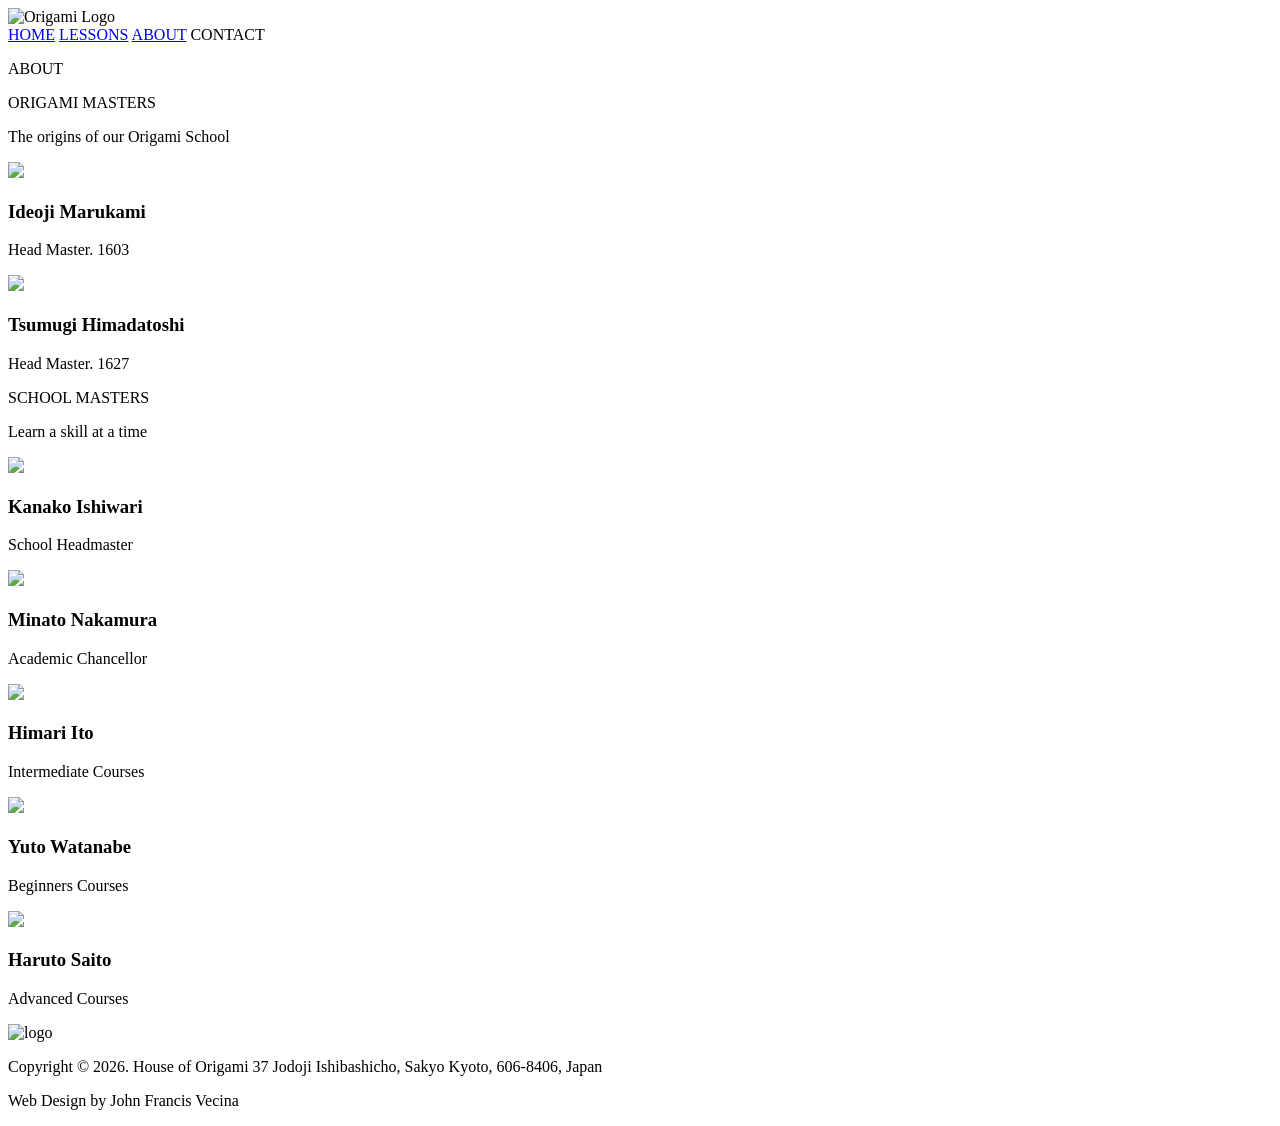
==== about.html @ 2bac2e09 "Add files via upload" ====
<!DOCTYPE HTML>
	<html>
		<head>
			<title>About</title>
			<meta name="viewport" content="width=device-width, initial-scale=1.0">

			<link href="css/style.css" rel="stylesheet">
			
			<link rel="preconnect" href="https://fonts.googleapis.com">
			<link rel="preconnect" href="https://fonts.gstatic.com" crossorigin>
			<link href="https://fonts.googleapis.com/css2?family=Aubrey&family=Roboto:ital,wght@0,100..900;1,100..900&display=swap" rel="stylesheet">
			
			<link rel="icon" href="origami-images/images/icon_clean.png" type="image/x-icon">
		</head>
		
		<body>
			<header>
		
				<div class="top">
					<div class="origami_logo">
						<img src="origami-images/images/origami_logo.png" alt="Origami Logo">
					</div>
					
					<div class="main_nav">
						<nav class="navbtn">
							<a href="index.html">HOME</a>
							<a href="lessons.html">LESSONS</a>
							<a href="about.html">ABOUT</a>
							<a>CONTACT</a>
						</nav>
					</div>
					
				</div>

			</header>
			
			<main>
			
				<div class="about">
					<p>ABOUT</p>
				</div>
				
				<div class="origami_masters">
					<span>ORIGAMI MASTERS</span>
					<p>The origins of our Origami School</p>
					
					<div class="masters">
						<div class="master1">
							<img src="origami-images/images/master01.jpg">
							<h3>Ideoji Marukami</h3>
							<p>Head Master. 1603</p>
						</div>
						
						<div class="master2">
							<img src="origami-images/images/master02.jpg">
							<h3>Tsumugi Himadatoshi</h3>
							<p>Head Master. 1627</p>
						</div>
					</div>
				</div>
				
				<div class="school_masters">
					<span>SCHOOL MASTERS</span>
					<p>Learn a skill at a time</p>
					
					<div class="school_masters_whole">
						<div class="school_masters_left">
							<img src="origami-images/images/headmaster.jpg">
							<h3>Kanako Ishiwari</h3>
							<p>School Headmaster</p>
						</div>
						
						<div class="school_masters_right">
							<div class="left">
								<div class="lm">
									<img src="origami-images/images/lessonmaster01.jpg">
									<h3>Minato Nakamura</h3>
									<p>Academic Chancellor</p>
								</div>
								
								<div class="lm">
									<img src="origami-images/images/lessonmaster03.jpg">
									<h3>Himari Ito</h3>
									<p>Intermediate Courses</p>
								</div>
							</div>
							
							<div class="right">
								<div class="lm">
									<img src="origami-images/images/lessonmaster02.jpg">
									<h3>Yuto Watanabe</h3>
									<p>Beginners Courses</p>
								</div>
								
								<div class="lm">
								<img src="origami-images/images/lessonmaster04.jpg">
								<h3>Haruto Saito</h3>
								<p>Advanced Courses</p>
								</div>
							</div>
						</div>
					</div>
				</div>
			</main>
			
			<footer>
				<div class="bottom">
					<img src="origami-images/images/origami_logo_dark.png" alt="logo">
					<p id="copyright">
						Copyright © 2026. House of Origami
						37 Jodoji Ishibashicho, Sakyo
						Kyoto, 606-8406, Japan
					</p>
					
					<p id="name">Web Design by John Francis Vecina</p>
				</div>
			</footer>

		</body>

	</html>
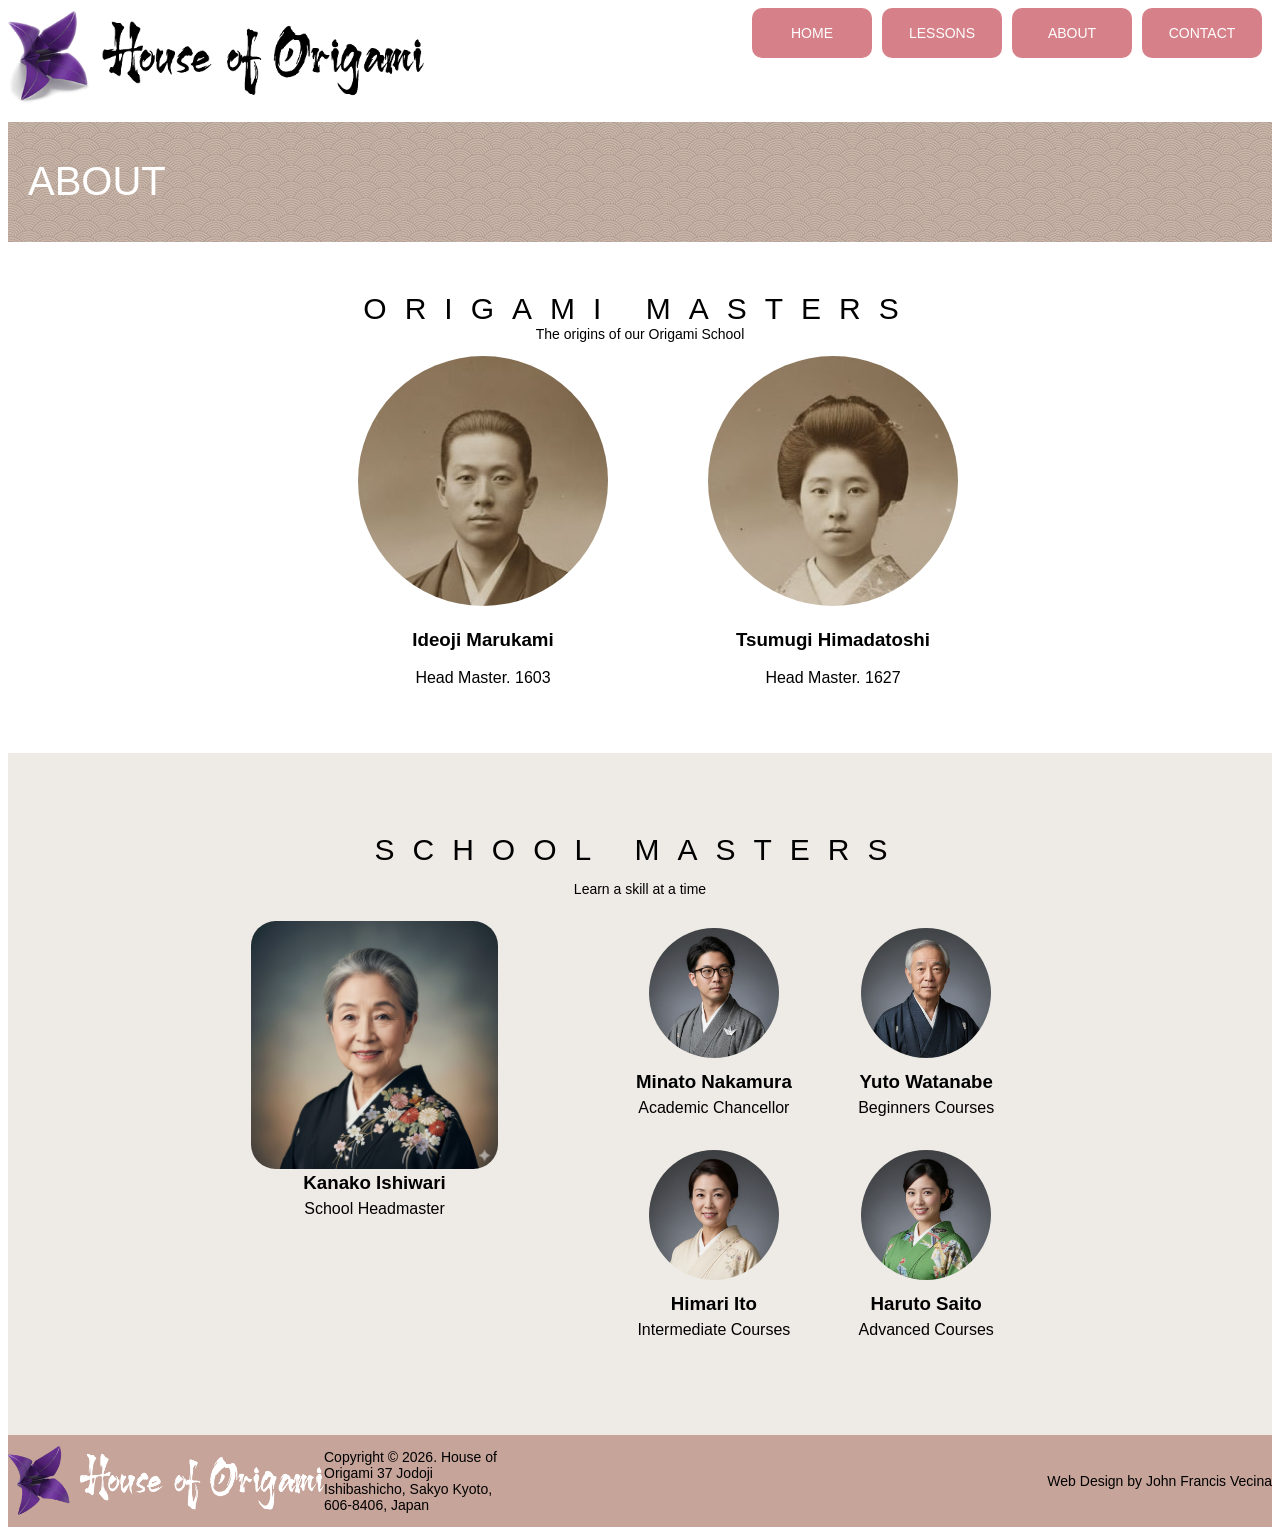
==== commit 3048ce38: "- finished the contact page - minor changes to hover and lessons page" ====
--- a/about.html
+++ b/about.html
@@ -27,7 +27,7 @@
 							<a href="index.html">HOME</a>
 							<a href="lessons.html">LESSONS</a>
 							<a href="about.html">ABOUT</a>
-							<a>CONTACT</a>
+							<a href="contact.html">CONTACT</a>
 						</nav>
 					</div>
 					
--- a/css/style.css
+++ b/css/style.css
@@ -0,0 +1,716 @@
+/* for css */
+@font-face {
+  font-family: 'Aubrey';
+  src: url('fonts/Aubrey/Aubrey-Regular.ttf') format('truetype');
+  font-weight: normal;
+  font-style: normal;
+}
+
+/* For the Roboto font */
+@font-face {
+  font-family: 'Roboto';
+  src: url('fonts/Roboto/Roboto-VariableFont_wdth,wght.ttf') format('truetype');
+  font-weight: normal;
+  font-style: normal;
+}
+
+body {
+	font-size:14px;
+	font-family: 'Roboto', sans-serif;
+}
+
+.top {
+	margin-bottom: 10px;
+	display: flex;
+	align-items: flex-start;
+	justify-content: space-between;
+}
+
+.origami_logo img {
+	width: 26rem;
+}
+
+.top .main_nav {
+	width: 60%;
+	text-align: right;
+	display: flex;
+	justify-content: flex-end;
+}
+
+.navbtn {
+	display: flex;
+	justify-content: flex-end;
+}
+
+.navbtn a{
+	width: 100px;           
+	height: 50px;
+	padding: 0 10px;        
+	margin-right: 10px;
+	line-height: 50px;
+	background-color: #D68189;
+	color: white;
+	text-decoration: none;   
+	border-radius: 10px;  
+	font-size: 14px;
+	text-align: center;
+	transition: transform 0.3s ease;
+}
+
+.navbtn a:hover {
+	background-color: #E94E77;
+	transform: translateY(-14px);
+}
+
+.origamihome1 {
+	width: 850px;
+	margin: auto;
+	margin-bottom: 50px;
+}
+
+.origamihome1 h1 {
+	font-family: "Aubrey", sans-serif;
+	font-size: 50px;
+	text-align: center;
+}
+
+.featured_lesson {
+	background-color: #EEEBE6;
+	padding-top: 70px;
+	text-align: center;
+}
+
+.featured_lesson span {
+	font-size: 30px;
+	letter-spacing: 18px;
+	margin-bottom: 0px;
+}
+
+.featured_lesson p {
+	margin-top: 2px;
+	font-size:14px;
+}
+
+.featured_lesson img {
+	width: 850px;
+	border-radius: 10px;
+}
+
+.mid_section {
+	width: 850px;        
+    margin: 0 auto;      
+	display: flex;
+	align-items: flex-start;
+	padding-bottom: 50px;
+}
+
+.mid_section .spear_tailed_dragon {
+	width: 60%;
+	max-width: 650px;
+	text-align: left;
+}
+
+.enroll {
+	width: 270px;
+	height: 300px;
+	background-color: #C6A49A;
+	border-radius: 15px;
+	text-align: center;
+	color: #FFFFFF;
+	padding: 15px 15px 60px 15px;
+	margin-top: 30px;
+	margin-left: 40px;
+}
+
+/* PRICE CIRCLE */
+
+.price {
+    width: 100px;
+    height: 100px;
+    background-color: #E3CFB4;
+    border: 3px solid #FFFFFF;
+    border-radius: 100px;
+    margin: 10px auto 20px auto;
+    display: inline-block; 
+    text-align: center;
+    line-height: 110px;    
+}
+
+.price,
+.price * {
+    letter-spacing: 0 !important;
+    word-spacing: 0 !important;
+}
+
+.price-text {
+	display: inline-block;
+    line-height: 1;     
+    color: #E94E77;
+    font-size: 30px;
+    font-weight: bold;
+}
+
+.price-text .currency {
+    font-size: 0.6em;
+    display: inline-block;
+    transform: translateY(-0.3em);
+    margin-right: 2px;
+}
+
+.enroll #access {
+	margin-top: 0px;
+}
+
+.join_button button{
+	background-color: #E94E77;
+	border-radius: 10px;
+	height: 40px;
+	width: 100px;
+	color: white;
+	margin-right: 8px;
+	border: 0px;
+}
+
+.join_button button:hover{
+	background-color: #000;
+}
+
+.origamihome2 {
+	width: 850px;
+	margin: auto;
+	margin-top: 50px;
+	margin-bottom: 50px;
+	text-align: left;
+}
+
+.masterclass_lessons {
+	background-color: #EEEBE6;
+	font-family: sans-serif;
+	text-align: center;
+	padding-top: 50px;
+	padding-bottom: 80px;
+	padding-left: 300px;
+	padding-right: 300px;
+}
+
+.masterclass_lessons span {
+	font-family: 'Roboto', sans-serif;
+	margin-bottom: 0px;
+	font-size: 30px;
+	letter-spacing: 18px;
+}
+
+.tables {
+	width: 950px;
+	margin: 0 auto;
+	display: flex;
+	justify-content: center;
+	gap: 10px;
+}
+
+.tables .lesson_table {
+	width: 190px;
+	height: 480px;
+	background-color: #FFFFFF;
+	padding: 10px;
+	border-radius: 10px;
+	font-size: 14px;
+}
+
+.tables .lesson_table h3 {
+	font-size: 16px;
+}
+
+.tables img {
+	width: 100%;
+	border-radius: 10px;
+}
+
+.lesson_table p{
+	text-align: left;
+}
+
+.skill_level {
+	width: 80px;
+	height: 40px;
+	margin: 18px 0 0 0;
+	background-color: #E94E77;
+	padding: 12px;
+	border-radius: 10px;
+}
+
+.skill_level:hover {
+	background-color: #000000;
+	color: #FFF;
+}
+
+#rb {
+	width: 80px;
+	height: 40px;
+	margin: 35px 0;
+	background-color: #E94E77;
+	padding: 12px;
+	border-radius: 10px;
+}
+
+#rb:hover {
+	background-color: #000000;
+}
+
+.skill_level h4 {
+	margin-top: 10px;
+	margin-bottom: 0px;
+	line-height: 0px;
+	font-size: 22px;
+	color: #FFFFFF;
+}
+
+.skill_level p {
+	margin-top: 25px;
+	line-height: 0px;
+	font-size: 13px;
+	text-align: center;
+}
+
+.bottom {
+	background-color: #C6A49A;
+	display: flex;
+	align-items: center;
+	justify-content: space-between;
+}
+
+.bottom img {
+	width: 25%;
+}
+
+#copyright{
+	width: 11rem;
+	margin-right: auto;
+}
+
+/* About Page */
+
+.about {
+	background-image: url("../origami-images/images/bg-tile.jpg");
+	background-color: #cebab0;
+	background-blend-mode: multiply;
+	background-repeat: repeat-x;
+	padding-left: 20px;
+	height: 120px;
+
+	display: flex;
+	align-items: center;
+}
+
+.about p {
+	font-size: 40px;
+	font-family: 'Roboto', sans-serif;
+	color: #FFFFFF;
+}
+
+.origami_masters {
+	padding: 50px 300px;
+	text-align: center;
+}
+
+.origami_masters span {
+	font-size: 30px;
+	letter-spacing: 18px;
+	margin-bottom: 0px;
+	font-family:'Roboto', sans-serif;
+}
+
+.origami_masters p{
+	margin-top: 0;
+}
+
+/* FLEX FIX */
+.masters {
+	width: 700px;   
+	margin: 0 auto;
+	display: flex;
+}
+
+.masters .master1,
+.masters .master2{
+	width: 50%;
+	font-size: 16px;
+}
+
+.masters img {
+	border-radius: 100%
+}
+
+.school_masters {
+	background-color: #EEEBE6;
+	padding: 80px 0;
+	text-align: center;
+	font-family: 'Roboto', sans-serif;
+}
+
+.school_masters span {
+	font-size: 30px;
+	letter-spacing: 18px;
+	font-family:'Roboto', sans-serif;
+}
+
+.school_masters_whole {
+	margin: 0 auto;
+	width: 70%;
+	display: flex;
+}
+
+.school_masters_whole .school_masters_left {
+	width:40%;
+	font-size: 16px;
+}
+
+.school_masters_whole .school_masters_right {
+	width: 60%;
+	font-size: 16px;
+	text-align: right;
+
+	display: flex;          
+	justify-content: flex-end;
+}
+
+.school_masters_whole .school_masters_left img{
+	width: 70%;
+	border-radius: 10%;
+	margin-bottom: -20px;
+	margin-top: 10px;
+}
+
+.school_masters_whole .school_masters_left h3{
+	margin-bottom: -10px;
+}
+
+.school_masters_right .left,
+.school_masters_right .right {
+	width: 40%;
+	display: flex;
+	flex-direction: column;
+}
+
+.school_masters_right .left img,
+.school_masters_right .right img {
+	width: 130px;
+	border-radius: 100%;
+	margin-bottom: -10px;
+	margin-top: 17px;
+}
+
+.lm {
+	text-align: center;
+	font-size: 16px;
+	margin-left: -100px;
+}
+
+.lm h3 {
+	margin-bottom: -10px;
+}
+
+
+.lessons {
+	background-image: url("../origami-images/images/bg-tile.jpg");
+	background-color: #cebab0;
+	background-blend-mode: multiply;
+	background-repeat: repeat-x;
+	padding-left: 20px;
+	height: 120px;
+	margin-bottom: 5rem;
+	
+	display: flex;
+	align-content: center;
+}
+
+.lessons p {
+	font-size: 40px;
+	font-family: 'Roboto', sans-serif;
+	color: #FFFFFF;
+}
+
+
+.masterclass_lessons_text span {
+	font-size: 30px;
+	letter-spacing: 30px;
+	margin-bottom: 0px;
+	font-family:'Roboto', sans-serif;
+}
+
+.masterclass_lessons_text  {
+	text-align: center;
+	margin: 2rem 0;
+}
+
+.masterclass_lessons_section {
+	display: flex;
+	flex-direction: column;
+	align-content: center;
+	align-items: center;
+	text-align: center;
+	gap: 1rem;
+	
+	height: auto;
+	margin-bottom: 8rem;
+}
+
+.ml_row {
+	width: 190%;
+	display: flex;
+	align-content: center;
+	align-items: center;
+	justify-content: center;
+	gap: 0.5rem;
+}
+
+.ml_card {
+	max-width: 13rem;
+	height: auto;
+	background-color: #E3CFB4;
+	padding: 0.7rem;
+	border-radius: 10px;
+		
+	text-align: center;
+	
+	display: flex;
+	flex-direction: column;
+	align-items: center;
+}
+
+.ml_card img {
+	width: 100%;
+}
+
+.ml_card h3 {
+	margin: 10px 0;
+	padding: 0;
+}
+
+.ml_enroll_box {
+	background-color: #E94E77;
+	color: #FFF;
+	max-width: 80%;
+	max-height: 15%;
+	padding: 10px 20px;
+	border-radius: 10px;
+}
+
+.ml_enroll_box:hover {
+	background-color: #000;
+}
+
+.video_lessons {
+	background-color: #EEEBE6;
+	padding: 2.5rem 0 5rem 0;
+}
+
+.video_lessons_text span {
+	font-size: 30px;
+	letter-spacing: 30px;
+	margin-bottom: 0px;
+	font-family:'Roboto', sans-serif;
+}
+
+.video_lessons_text  {
+	text-align: center;
+	margin: 2rem 0 ;
+}
+
+.youtube_videos {
+	display: flex;
+	align-content: center;
+	align-items: center;
+	justify-content: center;
+	gap: 1rem;
+}
+
+.video_card {
+	display: flex;
+	flex-direction: column;
+	align-items: center;
+	justify-content: center;
+	
+	background-color: #FFF;
+	padding: 0.3rem;
+	border-radius: 10px;
+	width: 20%;
+}
+
+.video_card video{
+	margin: 0;
+	width: 100%;
+}
+
+/* Contact Page */
+#map {
+	width: 100%;
+	height: 500px;
+	border: none;
+}
+
+.message_section {
+	padding: 100px 200px;
+	
+	display: flex;
+	justify-content: center;
+	width: 100%;
+}
+
+.message_row {
+	flex: 2;
+}
+
+.text_form {
+	display: flex;
+	flex-direction: column;
+	gap: 10px;
+	margin-bottom: 20px;
+}
+
+.hq_row {
+	flex: 1;
+
+	width: 50%;
+}
+
+.text_label {
+	margin-right: 20px;
+}
+
+.input {
+	display: flex;
+	justify-content: space-between;
+}
+
+.input_section {
+	width: 53%;
+
+	/* transform: translateX(-240px); */
+	height: 35px;
+	border: none;
+	background-color: #f0ebe8;
+	border-radius: 10px;
+	padding-left: 20px;
+	margin-right: 285px
+}
+
+.input_section:focus {
+	outline: none;
+	border: none;
+	border-color: none;
+	border-radius: 10px;
+	padding-left: 20px;
+}
+
+.radio_form {
+	display: flex;
+	gap: 20px;
+	margin-bottom: 10px;
+}
+
+.form_header {
+	margin-right: 10px;
+}
+
+.checkbox_form {
+	display: flex;
+	flex-direction: column;
+	gap: 10px;
+	margin-bottom: 10px;
+}
+
+.first_box {
+	display: flex;
+	align-items: center;
+}
+
+.box {
+	display: flex;
+	gap: 10px;
+	margin-left: 94px;
+}
+
+#animals {
+	margin-left: 34px;
+	margin-right: 15px;
+}
+
+.select_form {
+	display: flex;
+	justify-content: space-between;
+	width: 100%;
+	margin-bottom: 15px;
+}
+
+#cars {
+	width: 470px;
+}
+
+.area_section {
+	height: 50px;      
+    padding-top: 10px;  
+    resize: vertical; 
+	margin-bottom: 10px;
+}
+
+#message {
+	width: 450px;
+}
+
+.send_button {
+	display: flex;
+	align-items: center;
+
+	margin-left: 80px;
+
+	height: 35px;
+	padding: 15px;
+	border-radius: 10px;
+	border: none;
+	background-color: #E94E77;
+	color: #FFF;
+	font-weight: bold;
+	font-size: 15px;
+}
+
+.hq_row {
+	transform: translateX(-100px);
+	margin-right: 400px;	
+}
+
+.hq_text {
+	width: 170px;
+}
+
+.hq_label {
+	font-weight: bold;
+}
+
+.hq_contact {
+	font-weight: normal;
+	margin-left: 10px;
+}
+
+#email_space {
+	margin-left: 16px;
+}
+
+
+
+
+
+
+
+
+
+
+
+
+
+
+
+
+
+
+
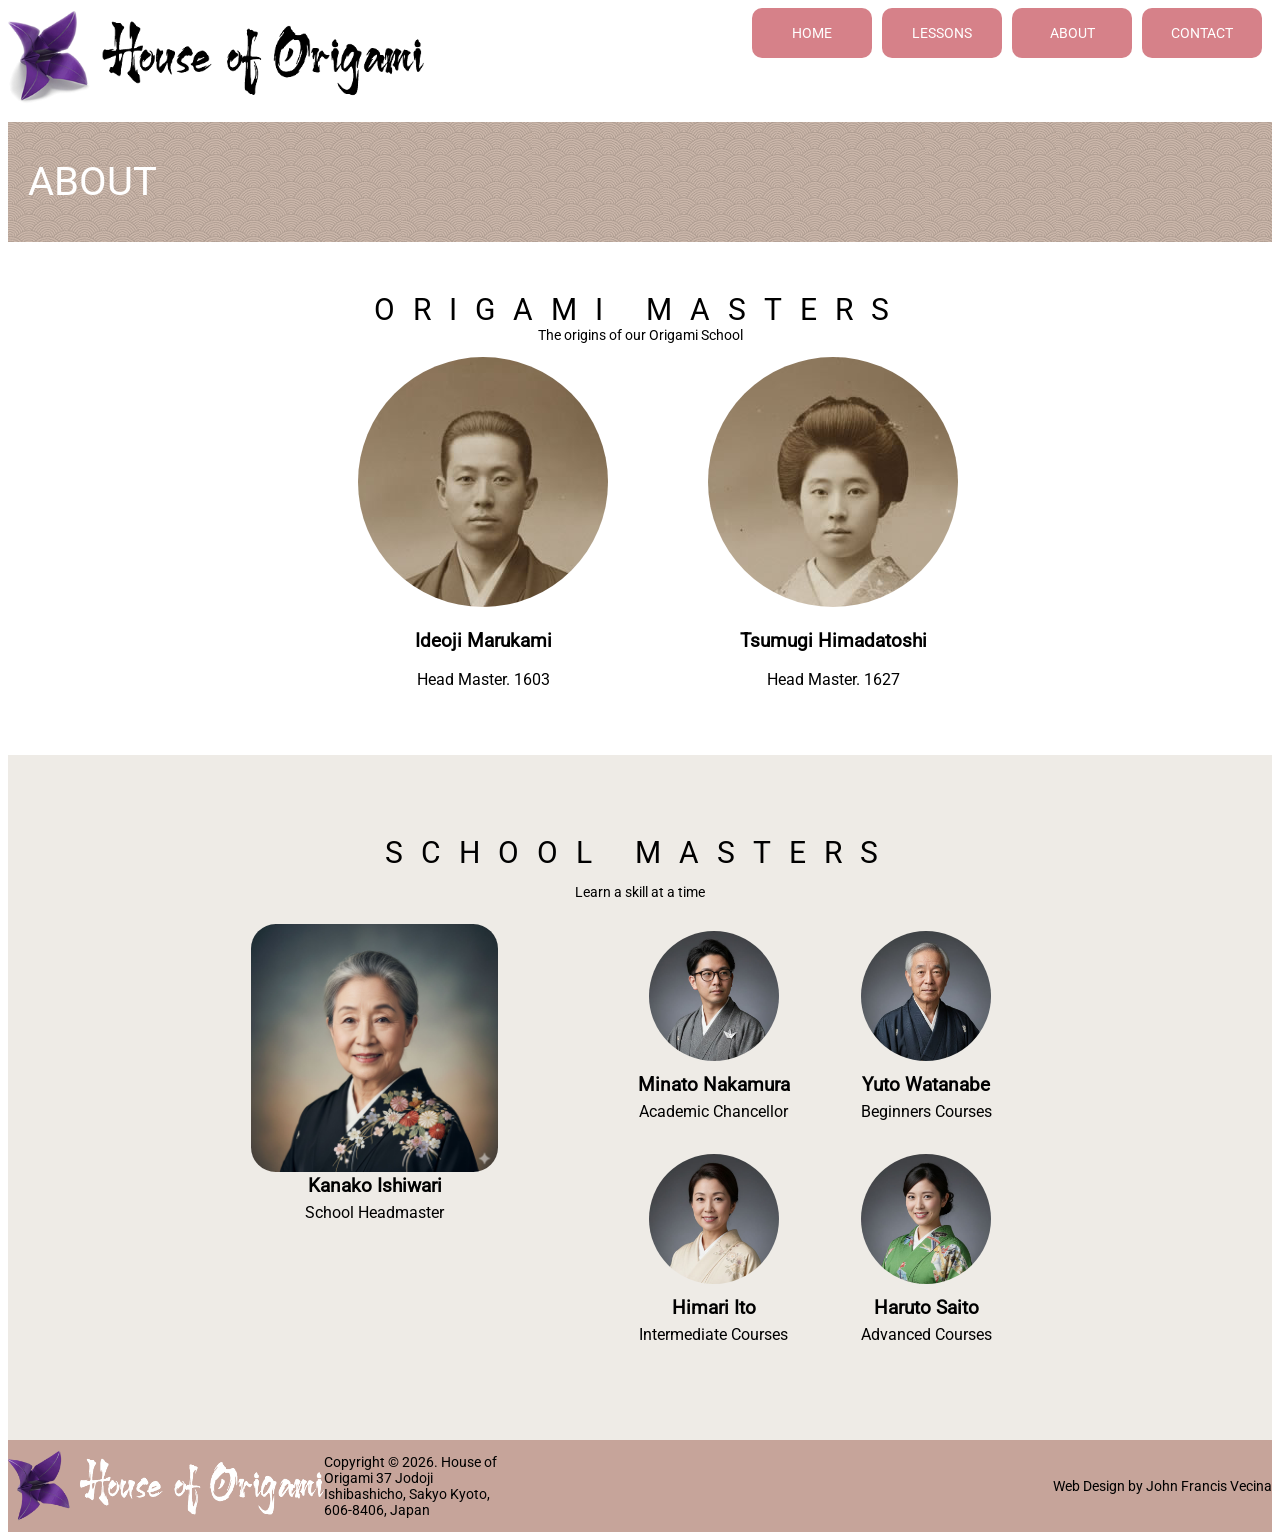
==== commit c6eb4aad: "same" ====
--- a/about.html
+++ b/about.html
@@ -7,10 +7,10 @@
 
 			<link href="css/style.css" rel="stylesheet">
 			
-			<link rel="preconnect" href="https://fonts.googleapis.com">
+			<!-- <link rel="preconnect" href="https://fonts.googleapis.com">
 			<link rel="preconnect" href="https://fonts.gstatic.com" crossorigin>
 			<link href="https://fonts.googleapis.com/css2?family=Aubrey&family=Roboto:ital,wght@0,100..900;1,100..900&display=swap" rel="stylesheet">
-			
+			 -->
 			<link rel="icon" href="origami-images/images/icon_clean.png" type="image/x-icon">
 		</head>
 		
--- a/css/style.css
+++ b/css/style.css
@@ -1,19 +1,20 @@
 /* for css */
+
 @font-face {
   font-family: 'Aubrey';
-  src: url('fonts/Aubrey/Aubrey-Regular.ttf') format('truetype');
+  src: url('../fonts/Aubrey/Aubrey-Regular.ttf') format('truetype');
   font-weight: normal;
   font-style: normal;
 }
 
 /* For the Roboto font */
-@font-face {
+ @font-face {
   font-family: 'Roboto';
-  src: url('fonts/Roboto/Roboto-VariableFont_wdth,wght.ttf') format('truetype');
+  src: url('../fonts/Roboto/Roboto-VariableFont_wdth,wght.ttf') format('truetype');
   font-weight: normal;
   font-style: normal;
-}
-
+}  
+ 
 body {
 	font-size:14px;
 	font-family: 'Roboto', sans-serif;
@@ -193,7 +194,7 @@
 	padding-right: 300px;
 }
 
-.masterclass_lessons span {
+#header_master {
 	font-family: 'Roboto', sans-serif;
 	margin-bottom: 0px;
 	font-size: 30px;
@@ -431,7 +432,7 @@
 }
 
 
-.masterclass_lessons_text span {
+#mt_header {
 	font-size: 30px;
 	letter-spacing: 30px;
 	margin-bottom: 0px;
@@ -519,7 +520,6 @@
 
 .youtube_videos {
 	display: flex;
-	align-content: center;
 	align-items: center;
 	justify-content: center;
 	gap: 1rem;
@@ -696,21 +696,568 @@
 	margin-left: 16px;
 }
 
-
-
-
-
-
-
-
-
-
-
-
-
-
-
-
-
-
-
+/* Media Query */
+@media (max-width: 600px) {
+	* {
+		padding: 0px;
+		margin: 0px;
+	}
+
+	header .top {
+		display: flex;
+        flex-direction: column;
+		justify-content: center;
+        align-items: center;
+        width: 100%;
+		max-width: 100%;
+        height: auto;
+	}
+	
+	.origami_logo {
+		display: flex;
+		justify-content: center;
+		width: 100%;
+		flex: 1 1 100%; 
+		width: 100vw;
+		max-width: 100%;
+		margin: 0;
+		padding: 0;
+	}
+
+	.origami_logo img{
+		display: block;
+		max-width: 90%;
+		text-align: center;
+		height: auto;
+		object-fit: cover;
+		margin: 0;
+	}
+
+	.top .main_nav {
+		display: flex;
+		width: 100%;
+		max-width: 100%;
+		justify-content: center;
+		text-align: center;
+		margin: 0;
+	}
+
+	.navbtn {
+		display: flex;
+		justify-content: center;
+		gap: 10px;
+	}
+
+	.navbtn a{
+		margin: 0;
+		display: flex;
+		align-items: center;
+		justify-content: center;
+		height: 20px;
+		width: auto;
+		min-width: 35px;
+		font-size: 15px;
+		padding: 5px 15px;
+	}
+
+	#header {
+		font-size: 45px;
+		margin-bottom: 10px;
+	}
+
+	.origamihome1 {
+		width: 100%;
+		max-width: 100%;
+		padding: 0px;
+
+		display: flex;
+		flex-direction: column;
+		justify-content: center;
+		align-items: center;
+		gap: 10px;
+		padding: 50px 0px 30px 0px 
+	}
+
+	.origamihome1 p {
+		width: 92%;
+		text-align: justify;
+	}
+
+	.origamihome1 span {
+		display: block;
+		margin-bottom: 10px;
+	}
+
+	.featured_lesson {
+		width: 100%;
+		max-width: 100%;
+		padding: 40px 0px;
+		padding-bottom: 0px;
+
+		display: flex;
+		flex-direction: column;
+		align-items: center;
+		gap: 8px;
+	}
+
+	#header_featured {
+		font-size: 22px;
+		letter-spacing: 10px;
+	}
+	
+	#header_desc{
+		font-size: 14px;
+	}
+
+	.featured_lesson img {
+		width: 95%;
+		margin-bottom: 10px;
+	}
+
+	.mid_section {
+		width: 100%;
+		margin: 0 10px;
+		flex-direction: column;
+		align-items: center;
+	}
+
+	.mid_section .spear_tailed_dragon {
+		width: 92%;
+		max-width: 100%;
+		text-align: left;
+
+		display: flex;
+		flex-direction: column;
+		justify-content: center;
+		align-items: flex-start;
+		gap: 10px;
+	}
+
+	.spear_tailed_dragon ol {
+		margin-left: 18px;
+	}
+
+	.enroll {
+		width: 82%;
+		height: auto;
+		margin: 0px;
+		margin-top: 10px;
+
+		display: flex;
+		flex-direction: column;
+		align-items: center;
+		justify-content: center;
+		gap: 10px;
+		padding: 20px;
+	}
+
+	.origamihome2 {
+		width: 92%;
+	}
+
+	.origamihome2 span{
+		display: block;
+		margin-bottom: 10px;
+	}
+
+	.masterclass_lessons {
+		width: 100%;
+		max-width: 100%;
+		padding: 40px 0px;
+		margin: 0px;
+
+		display: flex;
+		flex-direction: column;
+		align-items: center;
+		gap: 12px;
+	}
+
+	#header_master {
+		font-size: 25px;
+		letter-spacing: 8px;
+	}
+
+	.tables {
+		width: 100%;
+		max-width: 100%;
+		flex-direction: column;
+		align-items: center;
+	}
+
+	.tables .lesson_table {
+		width: 82%;
+		height: auto;
+
+		display: flex;
+		flex-direction: column;
+		align-items: center;
+		gap: 12px;
+	}
+
+	.lesson_table p {
+        width: 100%;
+        text-align: left;
+    }
+
+	.table_desc {
+		font-size: 15px;
+	}
+
+	.skill_level {
+		align-self: flex-start;
+		margin: 0px;
+	}
+
+	#rb {
+		margin: 0px;
+	}
+
+	.next_line{
+		display: block;
+		margin-bottom: 10px; 
+	}
+
+	.bottom {
+		flex-direction: column;
+		align-items: center;
+		gap: 10px;
+	}
+
+	#copyright {
+		width: 60%;
+		margin: 0;
+		text-align: center;
+	}
+
+	.bottom img {
+		width: 50%;
+		margin-top: 15px;
+	}
+
+	.name {
+		margin: 10px 0 25px 0;
+	}
+
+	/* About Page */
+	.about {
+		width: 100%;
+		max-width: 100%;
+		height: 80px;
+		justify-content: center;
+		padding: 0px;
+		margin-top: 20px;
+	}
+
+	.about p{
+		font-size: 40px;
+		margin: 0px;
+		padding: 0px;
+		text-align: center;
+	}
+
+	.origami_masters {
+		width: 100%;
+		max-width: 100%;
+		padding: 30px 0px;
+
+		display: flex;
+		flex-direction: column;
+		align-items: center;
+		gap: 20px;
+	}
+
+	.origami_masters span {
+		letter-spacing: 8px;
+	}
+
+	.masters {
+		width: 100%;
+		flex-direction:column;
+		gap: 30px;
+		padding: 15px 0px;
+	}
+
+	.masters .master1,
+	.masters .master2 {
+		width: 100%;
+		font-size: 16px;
+	}
+
+	.school_masters {
+		width: 100%;
+		max-width: 100%;
+		padding: 40px 0px;
+	}
+
+	.school_masters span {
+		letter-spacing: 8px;
+	}
+
+	.school_masters_whole {
+		margin: 0 auto;
+		width: 100%;
+		display: flex;
+		flex-direction: column;
+		gap: 30px;
+	}
+
+	.school_masters_whole .school_masters_left {
+		width: 100%;
+		display: flex;
+		flex-direction: column;
+		align-items: center;
+		gap: 20px;
+
+	}
+
+	.school_masters_whole .school_masters_left img{
+		margin-bottom: -10px;
+	}
+
+	.school_masters_whole .school_masters_right {
+		width: 100%;
+		justify-content: center;
+		margin: 0px;
+		padding:0px;
+	}
+
+	.school_masters_right .left,
+	.school_masters_right .right {
+		gap: 50px;
+	}
+
+	.lm {
+		margin: 0;
+		display: flex;
+		flex-direction: column;
+		align-items: center;
+		gap: 10px;
+	}
+
+	.school_masters_right .left img,
+	.school_masters_right .right img {
+		margin: 0px;
+		margin-bottom: 5px;
+	}
+
+	/* Lessons Page */
+	.lessons {
+		width: 100%;
+		max-width: 100%;
+		height: 80px;
+		justify-content: center;
+		align-items: center;
+		padding: 0px;
+		margin-top: 20px;
+	}
+
+	.lessons p{
+		font-size: 40px;
+		margin: 0px;
+		padding: 0px;
+		text-align: center;
+	}
+
+	#mt_header {
+		font-size: 30px;
+		letter-spacing: 8px;
+	}
+
+	.ml_section {
+		width: 100%;
+		max-width: 100%;
+	}
+	
+	.masterclass_lessons_section {
+		padding-bottom: 50px;
+		margin-bottom: 0;
+	}
+
+	.ml_row {
+		width: 100%;
+		max-width: 100%;
+		display: flex;
+		flex-direction: column;
+		align-items: center;
+		justify-content: center;
+		gap: 15px;
+		margin: 0px;
+	}
+
+	.ml_card {
+		width: 90%;
+		max-width: 100%;
+		margin: 0px;
+	}
+
+	.video_lessons {
+		display: flex;
+		flex-direction: column;
+		align-items: center;
+		justify-content: center;
+		gap: 30px;
+		padding-bottom: 30px;
+	}
+
+	.video_lessons_text {
+		flex-direction: column;
+		align-items: center;
+		justify-content: center;
+		gap: 30px;
+		margin: 0px;
+	}
+
+	.video_lessons_text span {
+		font-size: 30px;
+		letter-spacing: 8px;
+	}
+
+	.youtube_videos {
+		width: 100%;
+		max-width: 100%;
+		flex-direction: column;
+	}
+
+	.video_card {
+		gap: 10px;
+		width: 90%;
+		padding: 8px;
+	}
+
+	.video_card iframe{
+		margin: 0;
+		width: 100%;
+		aspect-ratio: 16 / 9;
+		object-fit: cover;
+	}
+
+
+	/* Contact Page */
+	.contacts_page {
+		width: 100%;
+		max-width: 100%;
+		margin: 0px;
+		padding: 0px;
+	}
+
+	.map_section {
+		width: 100%;
+	}
+
+	#map {
+		width: 100%;
+		max-height: 400px;
+		max-width: 100%;
+		margin: 0px;
+		padding: 0px;
+	}
+
+	.message_section {
+		width: 100%;
+		max-width: 100%;
+		padding: 40px 0px;
+		flex-direction: column;
+		align-items: center;
+	}
+
+	.message_row {
+		width: 92%;
+		max-width: 100%;
+		padding: 0px;
+		display:flex;
+		flex-direction: column;
+		gap: 15px;
+	}
+
+	.input_section {
+		margin: 0px;
+		width: 75%;
+	}
+
+	.input {
+		max-height: 35px;
+		align-items: flex-start;
+	}
+
+	#name {
+		margin: 0px;
+	}
+
+	.radio_form {
+		flex-direction: column;
+		margin-bottom: 20px;
+	}
+
+	.radio_div {
+		display: flex;
+	}
+
+	.radio_second {
+		margin-left: 71px;
+	}
+
+	.checkbox_form {
+		margin-bottom: 20px;
+	}
+
+	#animals {
+		margin-left: 5px;
+	}
+
+	.box {
+		margin-left: 70px;
+	}
+
+	#country_label {
+		margin-right: 15px;
+	}
+
+	#message {
+		width: 85%;
+	}
+
+	.inp_message {
+		margin-bottom: 35px;
+	}
+
+	#message_label {
+		margin-right: 10px;
+	}
+
+	.send_button {
+		margin-left: 70px;
+	}
+
+	.hq_row {
+		transform: translateX(0px);
+		margin-right: 0px;	
+
+		display: flex;
+		flex-direction: column;
+		align-items: center;
+		gap: 10px;
+		text-align: center;
+	}
+
+	#hq_heading {
+		margin: 15px 0px 10px 0px;
+	}
+}
+
+
+
+
+
+
+
+
+
+
+
+
+
+
+
+
+
+
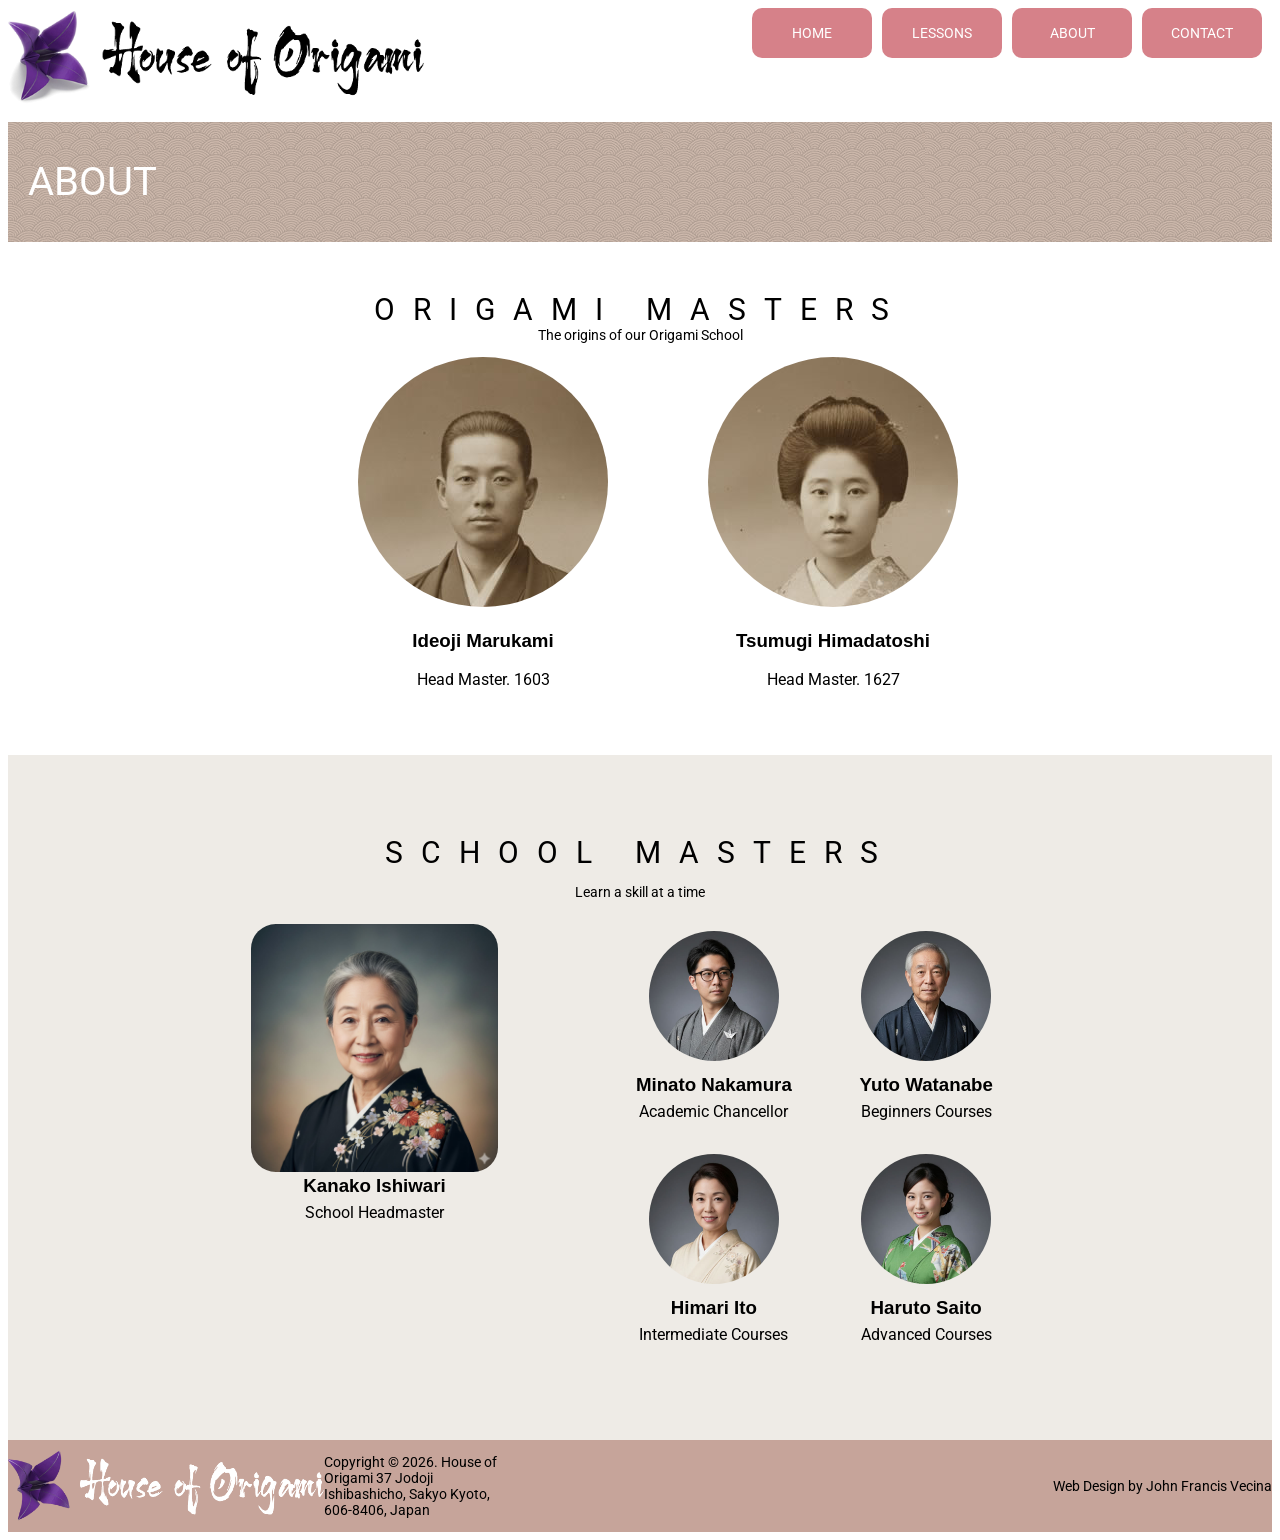
==== commit 8171e9a0: "fixed favicon and links" ====
--- a/about.html
+++ b/about.html
@@ -7,10 +7,10 @@
 
 			<link href="css/style.css" rel="stylesheet">
 			
-			<!-- <link rel="preconnect" href="https://fonts.googleapis.com">
+			<link rel="preconnect" href="https://fonts.googleapis.com">
 			<link rel="preconnect" href="https://fonts.gstatic.com" crossorigin>
 			<link href="https://fonts.googleapis.com/css2?family=Aubrey&family=Roboto:ital,wght@0,100..900;1,100..900&display=swap" rel="stylesheet">
-			 -->
+			
 			<link rel="icon" href="origami-images/images/icon_clean.png" type="image/x-icon">
 		</head>
 		
